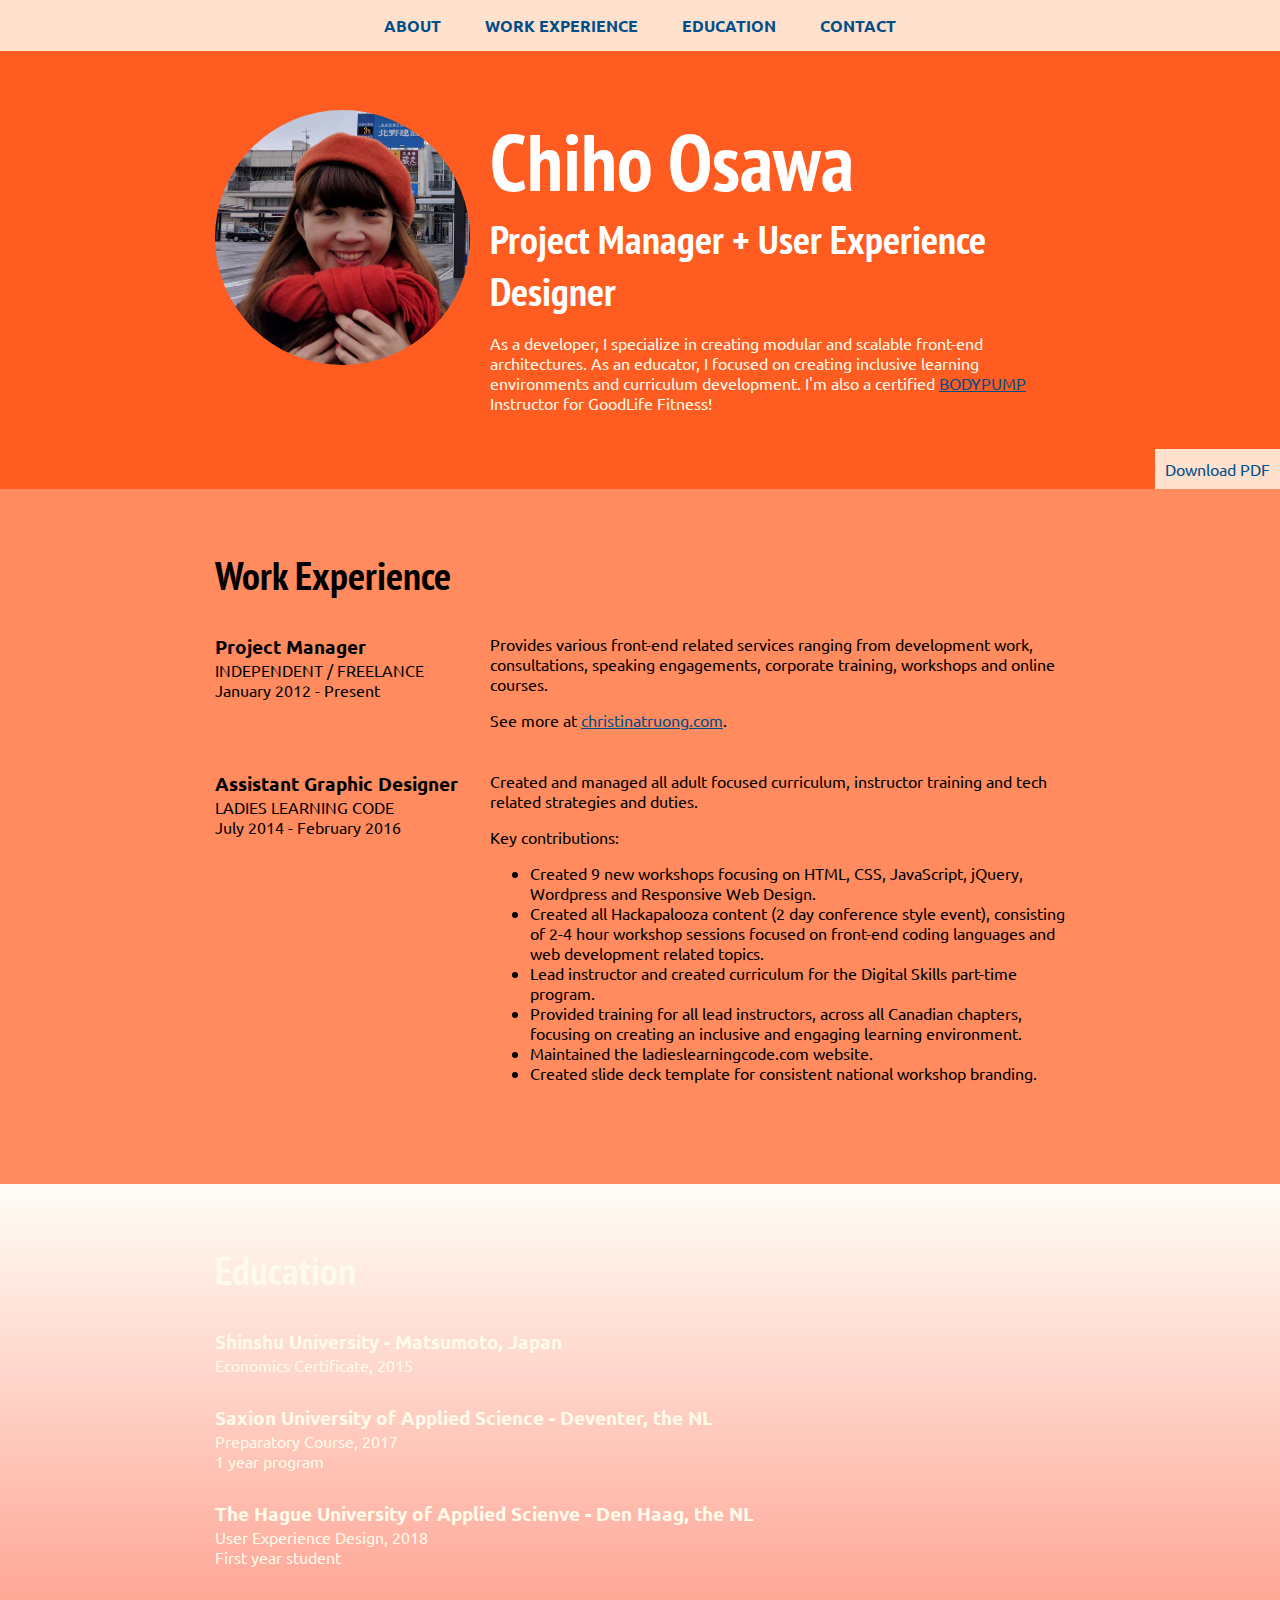
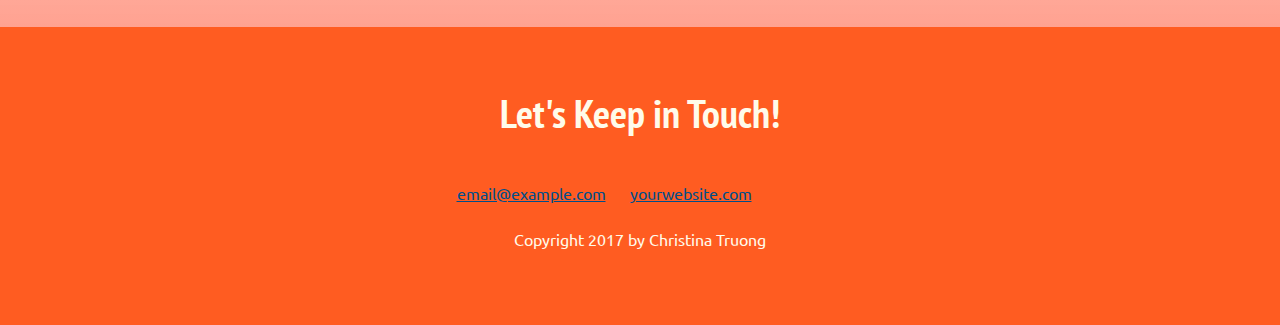
==== [Final]css_resumeChiho/index.html @ cd12911b "Create a new html page for "schoolprojects"" ====
<!DOCTYPE html>
<html lang="en">
<head>
    <link rel="stylesheet" href="https://use.fontawesome.com/releases/v5.5.0/css/all.css" integrity="sha384-B4dIYHKNBt8Bc12p+WXckhzcICo0wtJAoU8YZTY5qE0Id1GSseTk6S+L3BlXeVIU" crossorigin="anonymous">
    <meta charset="UTF-8">
    <meta name="viewport" content="width=device-width, initial-scale=1.0">
    <title>Chiho Osawa | Resume</title>
    <link href="https://fonts.googleapis.com/css?family=PT+Sans+Narrow|Ubuntu:400,700" rel="stylesheet">
    <link rel="stylesheet" href="css/style.css">
</head>
<body>
    <!-- // Intro -->
    <header id="about">
        <a href="resume.pdf" class="btn download" src="downloads/resume Chiho.pdf" download>Download PDF</a>
        <nav>
            <a href="#about">About</a>
            <a href="#work">Work Experience</a>
            <a href="#education">Education</a>
            <a href="#contact">Contact</a>
        </nav>
        <div class="content-wrap">
            <img class="profile-img column-narrow" src="images/profile.jpg" alt="Chiho Osawa">
            <div class="column-wide">
              <h1>Chiho Osawa</h1>
              <h2>Project Manager + User Experience Designer</h2>
              <p>As a developer, I specialize in creating modular and scalable front-end architectures. As an educator, I focused on creating inclusive learning environments and curriculum development. I'm also a certified <a href="#">BODYPUMP</a> Instructor for GoodLife Fitness!</p>
            </div>
        </div>
    </header>
    
    <main> 
        <!-- // Work Experience -->
        <section id="work" class="work">
            <div class="content-wrap">
                <h2>Work Experience</h2>
                <!-- Job Details1: copy this block to add more positions. -->
                <div class="column-narrow">
                    <h3>Project Manager</h3>
                    <p class="uppercase">Independent / Freelance</p>
                    <p>January 2012 - Present</p>
                </div>

                <div class="column-wide job-description">
                  <p>Provides various front-end related services ranging from development work, consultations, speaking engagements, corporate training, workshops and online courses.</p>
                  <p>See more at <a href="http://christinatruong.com">christinatruong.com</a>.</p>
                </div>
                <!-- Job Details2 -->
                <div class="column-narrow">
                    <h3>Assistant Graphic Designer</h3>
                    <p class="uppercase">Ladies Learning Code</p>
                    <p>July 2014 - February 2016</p>
                </div>
                <div class="column-wide job-description">
                    <p>Created and managed all adult focused curriculum, instructor training and tech related strategies and duties.</p>
                    <p>Key contributions:</p>
                    <ul>
                        <li>Created 9 new workshops focusing on HTML, CSS, JavaScript, jQuery, Wordpress and Responsive Web Design.</li>
                        <li>Created all Hackapalooza content (2 day conference style event), consisting of 2-4 hour workshop sessions focused on front-end coding languages and web development related topics.</li>
                        <li>Lead instructor and created curriculum for the Digital Skills part-time program.</li>
                        <li>Provided training for all lead instructors, across all Canadian chapters, focusing on creating an inclusive and engaging learning environment.</li>
                        <li>Maintained the ladieslearningcode.com website.</li>
                        <li>Created slide deck template for consistent national workshop branding.</li>
                    </ul>
                </div>
                
                <!-- Job Details -->
                <!-- <div class="column-narrow">
                    <h3>Lead Front-End Developer</h3>
                    <p>Field ID</p>
                    <p>March 2013 - February 2014</p>
                </div>
                <div class="column-wide">
                    <p>Lead the front-end development for in-house safety inspection software.</p>
                    <p>Key contributions:</p>
                    <ul>
                        <li>Responsible for recommendations, setting code standards for the front-end development.</li>
                        <li>Created a fully customized front-end framework, including UI/UX.</li>
                        <li>Standardized the site architecture and design. The framework contains reusable components and extensible classes for customization and flexibility.</li>
                    </ul>
                </div> -->
            </div>
        </section>


        <!-- // Education -->
        <section id="education" class="education">
            <div class="content-wrap">
                <h2>Education</h2>

                <!-- School details: copy this block to add more schools. -->
                <h3>Shinshu University - Matsumoto, Japan</h3>
                <p>Economics Certificate, 2015</h4>

                <h3>Saxion University of Applied Science - Deventer, the NL</h3>
                <p>Preparatory Course, 2017</h4>
                <p>1 year program</p>
                
                <h3>The Hague University of Applied Scienve - Den Haag, the NL</h3>
                <p>User Experience Design, 2018</h4>
                <p>First year student</p>
            </div>
        </section>
    </main>
    
    <!-- // Footer & contact info -->
    <footer id="contact">
        <div class="content-wrap">
            <h2>Let's Keep in Touch!</h2>
            
            <!-- Social media and contact links. Add or remove any networks. -->
            <div class="contact-info">
                <a href="mailto:email@example.com">email@example.com</a>
                <a href="http://yourwebsite.com">yourwebsite.com</a>
                <a href="https://twitter.com/hooocheee"><i class="fab fa-twitter"></i></a>
                <a href="https://www.linkedin.com/in/chiho-shinozaki-903800175/"><i class="fab fa-linkedin-in"></i></a>
                <a href="#"><i class="fab fa-facebook-square"></i></a>
            </div>

            <p>Copyright 2017 by Christina Truong</p>
        </div>
    </footer>
</body>
</html>
---- [Final]css_resumeChiho/css/style.css ----
/* Color palette
#FF5C21 - Main Orange
#FF4500 - favorite Orange
#FF8B5E - Sub Orange
#FFE1CE - Light Orange
#004E89 - Dark blue
#0063AF - Blue
#FFFBEA - Whity Orange
#EADEDA - Whity gray
*/

/* Global styles
------------------------ */
/* apply a natural box layout model to all elements, but allowing components to change */
html {
  box-sizing: border-box;
}
*, *:before, *:after {
  box-sizing: inherit;
}
body {
	font-family: 'Ubuntu', sans-serif;
	margin: 0	;
}
h1, h2 {
	font-family: 'PT Sans Narrow', sans-serif;
	font-weight: 400px;
}
h1 {
	font-size: 80px;
}
h2 {
	font-size: 40px;
	margin-top: 0;
}
h3 {
	margin: 0;
}

a {
	color: #004E89;
}
a:hover {
	text-decoration: none;
}
.content-wrap {
	max-width: 950px;
	margin:  0 auto;
	padding: 60px 50px;
	overflow: auto;
}
.uppercase {
	text-transform: uppercase;
}
.btn{
	text-decoration: none;
	background: #FFE1CE;
	color: #004E89;
	padding: 10px;
	display: inline-block;
}
/* Header and footer
------------------------ */
header, footer {
	background: #FF5C21;
	color: #FFFBEA;
}

/*--header--*/
header {
	padding-top: 50px;
	position: relative;
}
.profile-img {
	border-radius: 50%;
}
.download {
	position: absolute;
	bottom: 0;
	right: 0;
}
/*header {
	text-align: center;
}*/
header h1, header h2 {
	color: #FFFFFF;
	margin: 0;
}


/*--footer--*/
footer {
	text-align: center;
}
.contact-info a {
	padding: 10px;
	display: inline-block;
}

/* Navigation
------------------------ */
nav {
	text-align: center;
	background: #FFE1CE;
	position: fixed;
	top: 0;
	width: 100%;
}
nav a {
	display: inline-block;;
	padding: 15px 20px;
	text-decoration: none;
	text-transform: uppercase;
	font-weight: 700;
}

/* Work Experience
------------------------ */
.work {
	background: #FF8B5E;
}
h3 ~ p {
	margin: 0;
}
.job-description {
	margin-bottom: 25px;
}
.job-description p:first-of-type {
	margin-top: 0;
}

/* Education
------------------------ */
.education {
	/*background: #FFE1CE;*/
	background: linear-gradient(rgba(255, 251, 234, 0.4), rgba(255,99,71, 0.6)),
				url(../images/peter-gabas-220313-unsplash.jpg) no-repeat fixed;
				background-size: 100%;
				color: #FFFBEA;
}
p + h3 {
	margin-top: 30px;
}

/* Media Queries
------------------------ */
@media (min-width: 900px){
	.column-narrow {
	width: 30%;
	float: left;
	}
	.column-wide {
	width: 70%;
	float: left;
	padding-left: 20px;
	}
}
@media (max-width: 899px){
	header {
		text-align: center;
	}
	.profile-img {
		width: 200px;
	}
}
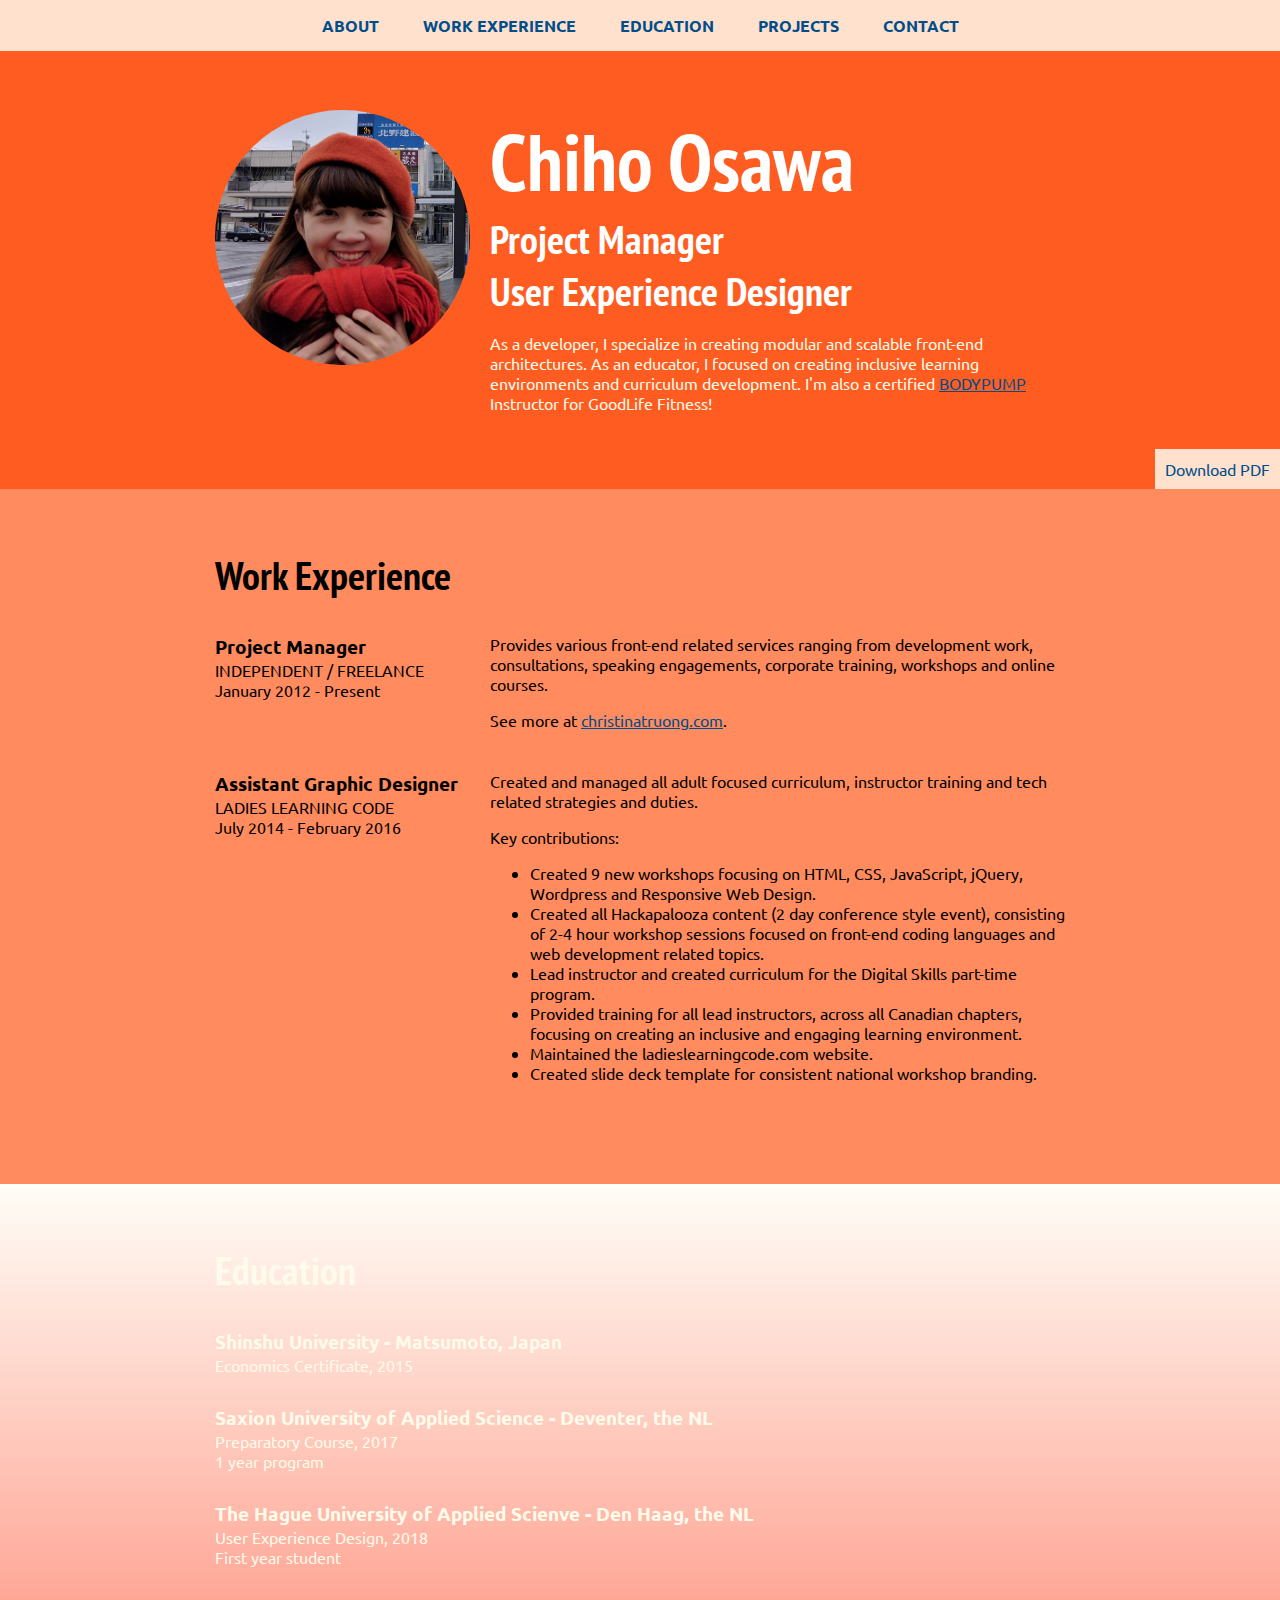
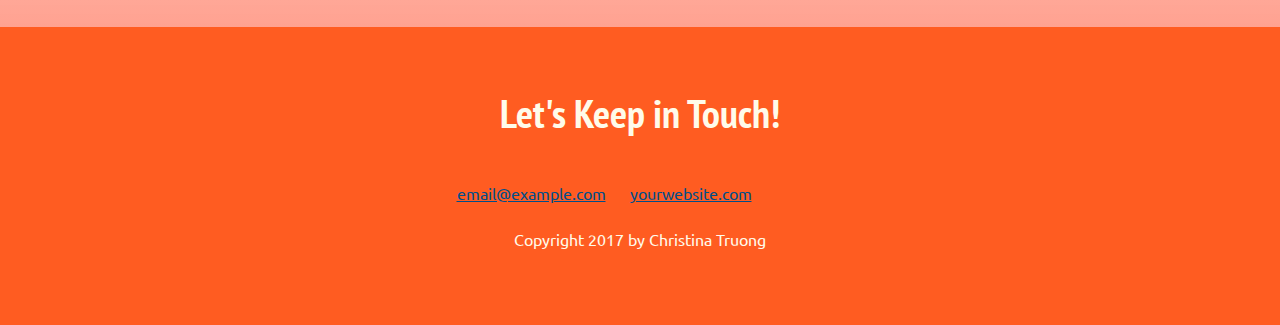
==== commit ba9f28b4: "Set up the schoolprojects' contents" ====
--- a/[Final]css_resumeChiho/index.html
+++ b/[Final]css_resumeChiho/index.html
@@ -16,13 +16,15 @@
             <a href="#about">About</a>
             <a href="#work">Work Experience</a>
             <a href="#education">Education</a>
+            <a href="schoolprojects.html">Projects</a> 
             <a href="#contact">Contact</a>
         </nav>
         <div class="content-wrap">
             <img class="profile-img column-narrow" src="images/profile.jpg" alt="Chiho Osawa">
             <div class="column-wide">
               <h1>Chiho Osawa</h1>
-              <h2>Project Manager + User Experience Designer</h2>
+              <h2>Project Manager</h2>
+                <h2>User Experience Designer</h2>
               <p>As a developer, I specialize in creating modular and scalable front-end architectures. As an educator, I focused on creating inclusive learning environments and curriculum development. I'm also a certified <a href="#">BODYPUMP</a> Instructor for GoodLife Fitness!</p>
             </div>
         </div>
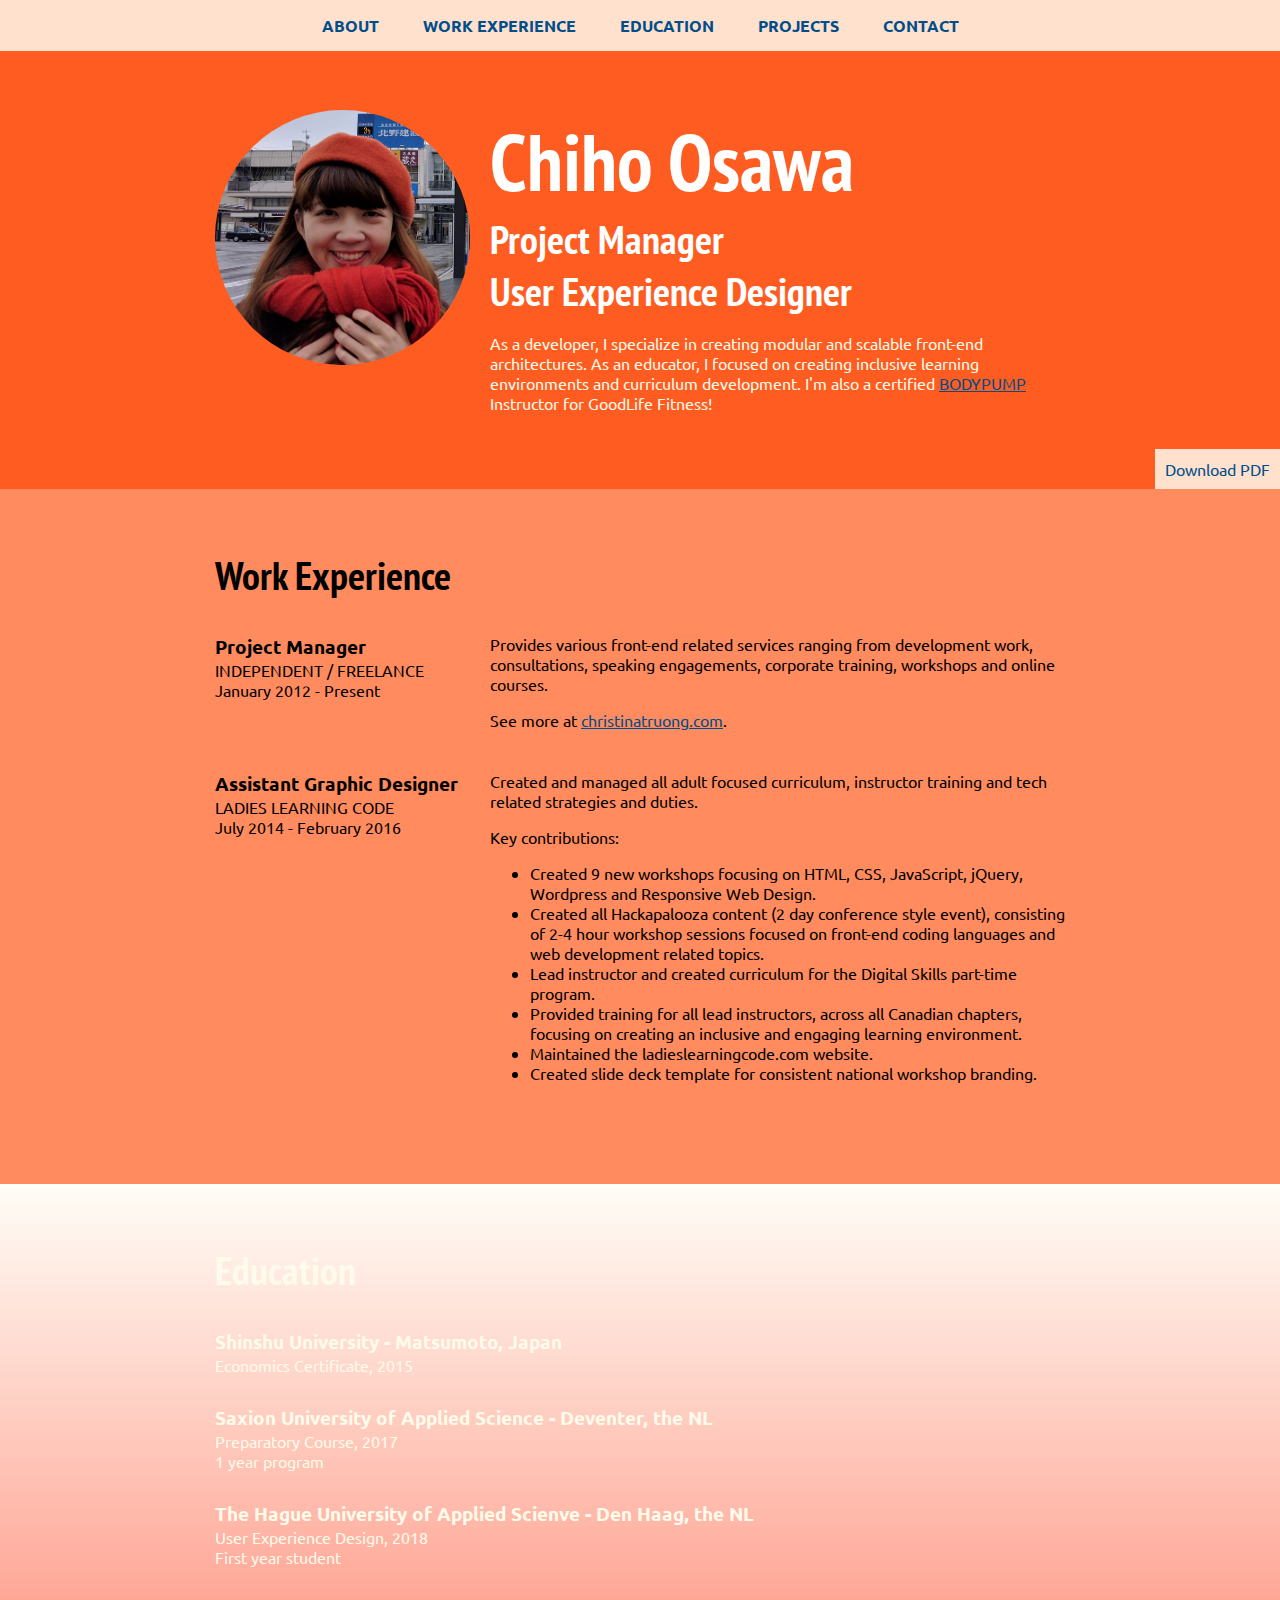
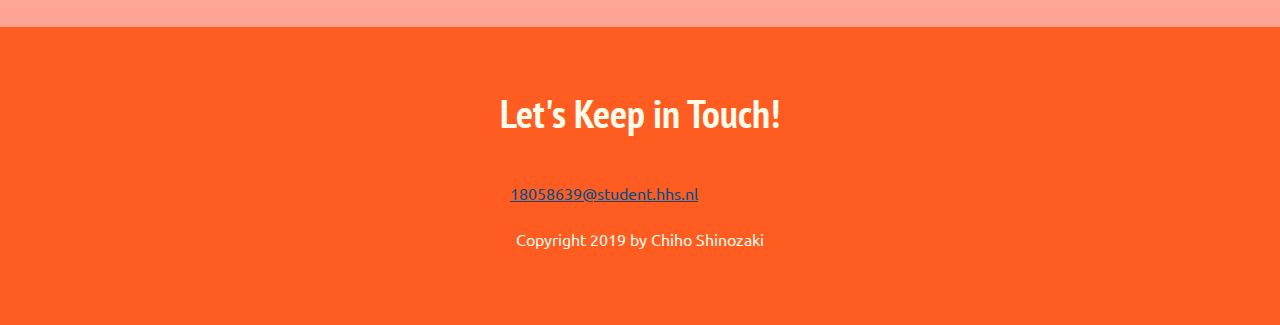
==== commit 70951db5: "Added css into schoolprojects" ====
--- a/[Final]css_resumeChiho/index.html
+++ b/[Final]css_resumeChiho/index.html
@@ -64,22 +64,6 @@
                         <li>Created slide deck template for consistent national workshop branding.</li>
                     </ul>
                 </div>
-                
-                <!-- Job Details -->
-                <!-- <div class="column-narrow">
-                    <h3>Lead Front-End Developer</h3>
-                    <p>Field ID</p>
-                    <p>March 2013 - February 2014</p>
-                </div>
-                <div class="column-wide">
-                    <p>Lead the front-end development for in-house safety inspection software.</p>
-                    <p>Key contributions:</p>
-                    <ul>
-                        <li>Responsible for recommendations, setting code standards for the front-end development.</li>
-                        <li>Created a fully customized front-end framework, including UI/UX.</li>
-                        <li>Standardized the site architecture and design. The framework contains reusable components and extensible classes for customization and flexibility.</li>
-                    </ul>
-                </div> -->
             </div>
         </section>
 
@@ -111,14 +95,13 @@
             
             <!-- Social media and contact links. Add or remove any networks. -->
             <div class="contact-info">
-                <a href="mailto:email@example.com">email@example.com</a>
-                <a href="http://yourwebsite.com">yourwebsite.com</a>
+                <a href="mailto:18058639@student.hhs.nl">18058639@student.hhs.nl</a>
                 <a href="https://twitter.com/hooocheee"><i class="fab fa-twitter"></i></a>
                 <a href="https://www.linkedin.com/in/chiho-shinozaki-903800175/"><i class="fab fa-linkedin-in"></i></a>
                 <a href="#"><i class="fab fa-facebook-square"></i></a>
             </div>
 
-            <p>Copyright 2017 by Christina Truong</p>
+            <p>Copyright 2019 by Chiho Shinozaki</p>
         </div>
     </footer>
 </body>
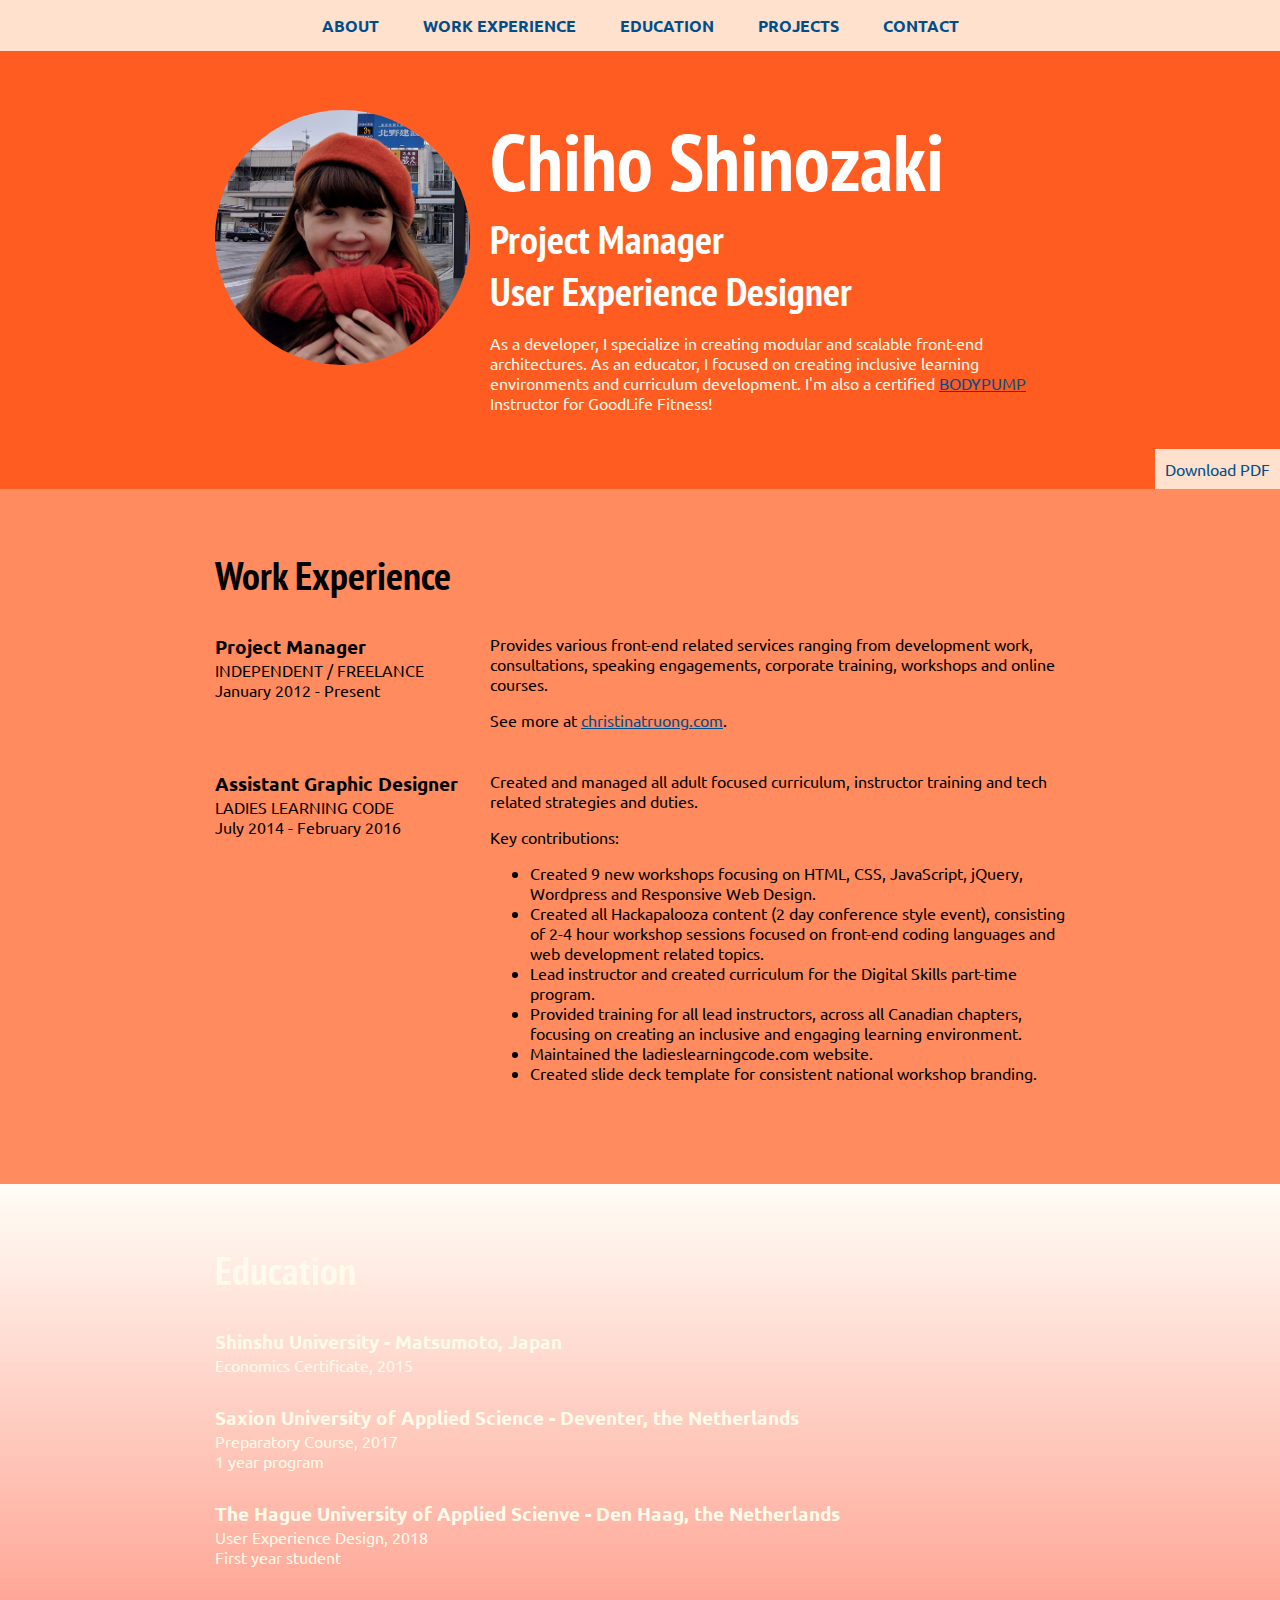
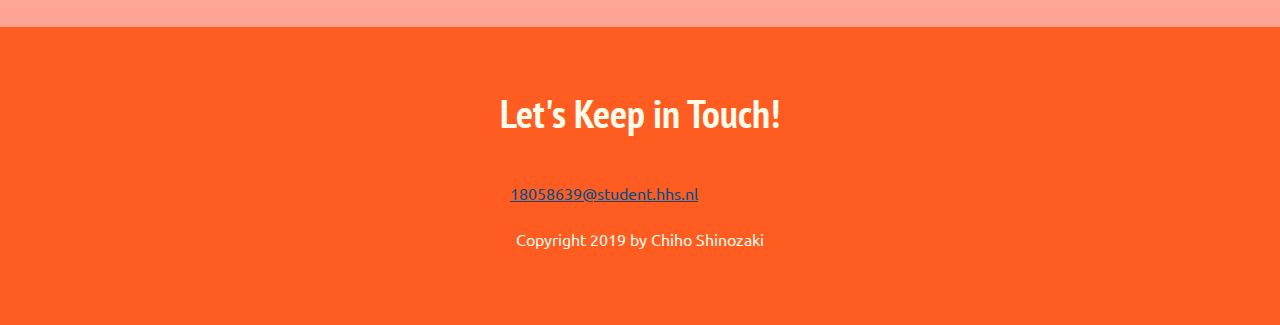
==== commit 068a85bd: "Added detailed school project1" ====
--- a/[Final]css_resumeChiho/index.html
+++ b/[Final]css_resumeChiho/index.html
@@ -4,7 +4,7 @@
     <link rel="stylesheet" href="https://use.fontawesome.com/releases/v5.5.0/css/all.css" integrity="sha384-B4dIYHKNBt8Bc12p+WXckhzcICo0wtJAoU8YZTY5qE0Id1GSseTk6S+L3BlXeVIU" crossorigin="anonymous">
     <meta charset="UTF-8">
     <meta name="viewport" content="width=device-width, initial-scale=1.0">
-    <title>Chiho Osawa | Resume</title>
+    <title>Chiho Shinozaki | Resume</title>
     <link href="https://fonts.googleapis.com/css?family=PT+Sans+Narrow|Ubuntu:400,700" rel="stylesheet">
     <link rel="stylesheet" href="css/style.css">
 </head>
@@ -16,16 +16,16 @@
             <a href="#about">About</a>
             <a href="#work">Work Experience</a>
             <a href="#education">Education</a>
-            <a href="schoolprojects.html">Projects</a> 
+            <a href="schoolprojects.html"target="_blank">Projects</a> 
             <a href="#contact">Contact</a>
         </nav>
         <div class="content-wrap">
             <img class="profile-img column-narrow" src="images/profile.jpg" alt="Chiho Osawa">
             <div class="column-wide">
-              <h1>Chiho Osawa</h1>
-              <h2>Project Manager</h2>
+              <h1>Chiho Shinozaki</h1>
+                <h2>Project Manager</h2>
                 <h2>User Experience Designer</h2>
-              <p>As a developer, I specialize in creating modular and scalable front-end architectures. As an educator, I focused on creating inclusive learning environments and curriculum development. I'm also a certified <a href="#">BODYPUMP</a> Instructor for GoodLife Fitness!</p>
+                <p>As a developer, I specialize in creating modular and scalable front-end architectures. As an educator, I focused on creating inclusive learning environments and curriculum development. I'm also a certified <a href="#">BODYPUMP</a> Instructor for GoodLife Fitness!</p>
             </div>
         </div>
     </header>
@@ -77,11 +77,11 @@
                 <h3>Shinshu University - Matsumoto, Japan</h3>
                 <p>Economics Certificate, 2015</h4>
 
-                <h3>Saxion University of Applied Science - Deventer, the NL</h3>
+                <h3>Saxion University of Applied Science - Deventer, the Netherlands</h3>
                 <p>Preparatory Course, 2017</h4>
                 <p>1 year program</p>
                 
-                <h3>The Hague University of Applied Scienve - Den Haag, the NL</h3>
+                <h3>The Hague University of Applied Scienve - Den Haag, the Netherlands</h3>
                 <p>User Experience Design, 2018</h4>
                 <p>First year student</p>
             </div>
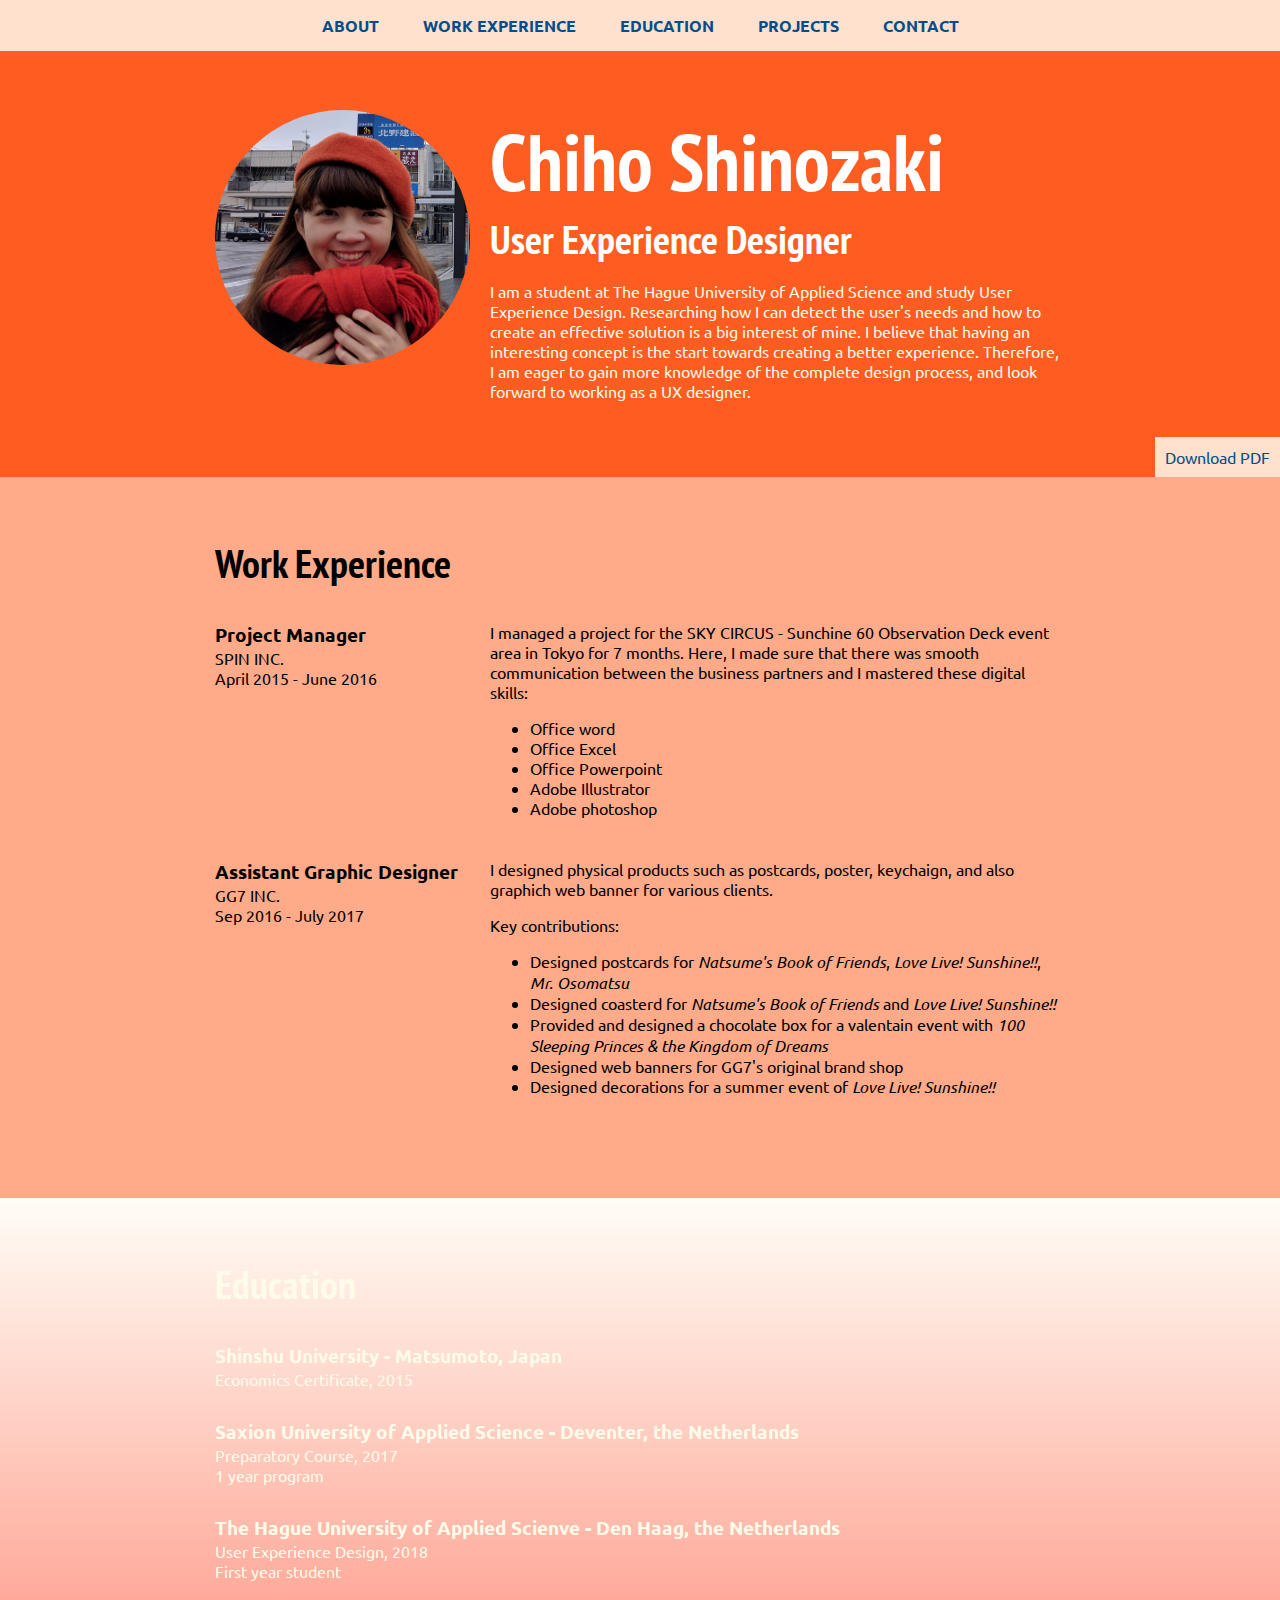
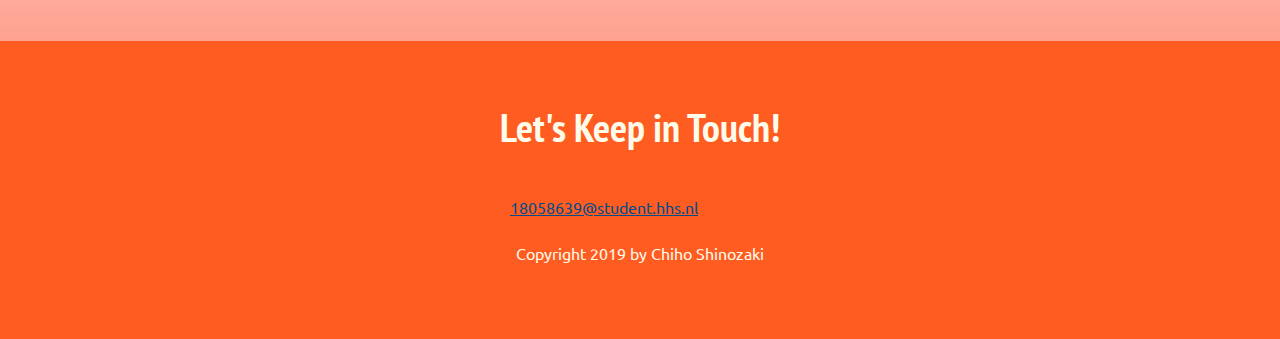
==== commit fd9152f3: "Modified the entire file" ====
--- a/[Final]css_resumeChiho/index.html
+++ b/[Final]css_resumeChiho/index.html
@@ -11,21 +11,20 @@
 <body>
     <!-- // Intro -->
     <header id="about">
-        <a href="resume.pdf" class="btn download" src="downloads/resume Chiho.pdf" download>Download PDF</a>
+        <a href="resume.pdf" class="btn download" src="../downloads/resume Chiho.pdf" download>Download PDF</a>
         <nav>
             <a href="#about">About</a>
             <a href="#work">Work Experience</a>
             <a href="#education">Education</a>
-            <a href="schoolprojects.html"target="_blank">Projects</a> 
+            <a href="schoolprojects.html" target="_blank">Projects</a> 
             <a href="#contact">Contact</a>
         </nav>
         <div class="content-wrap">
             <img class="profile-img column-narrow" src="images/profile.jpg" alt="Chiho Osawa">
             <div class="column-wide">
               <h1>Chiho Shinozaki</h1>
-                <h2>Project Manager</h2>
                 <h2>User Experience Designer</h2>
-                <p>As a developer, I specialize in creating modular and scalable front-end architectures. As an educator, I focused on creating inclusive learning environments and curriculum development. I'm also a certified <a href="#">BODYPUMP</a> Instructor for GoodLife Fitness!</p>
+                <p>I am a student at The Hague University of Applied Science and study User Experience Design. Researching how I can detect the user's needs and how to create an effective solution is a big interest of mine. I believe that having an interesting concept is the start towards creating a better experience. Therefore, I am eager to gain more knowledge of the complete design process, and look forward to working as a UX designer.</p>
             </div>
         </div>
     </header>
@@ -38,30 +37,35 @@
                 <!-- Job Details1: copy this block to add more positions. -->
                 <div class="column-narrow">
                     <h3>Project Manager</h3>
-                    <p class="uppercase">Independent / Freelance</p>
-                    <p>January 2012 - Present</p>
+                    <p class="uppercase">spin Inc.</p>
+                    <p>April 2015 - June 2016</p>
                 </div>
 
-                <div class="column-wide job-description">
-                  <p>Provides various front-end related services ranging from development work, consultations, speaking engagements, corporate training, workshops and online courses.</p>
-                  <p>See more at <a href="http://christinatruong.com">christinatruong.com</a>.</p>
+                <div class="column-wide description">
+                  <p>I managed a project for the SKY CIRCUS - Sunchine 60 Observation Deck event area in Tokyo for 7 months. Here, I made sure that there was smooth communication between the business partners and I mastered these digital skills:</p>
+                  <ul>
+                      <li>Office word</li>
+                      <li>Office Excel</li>
+                      <li>Office Powerpoint</li>
+                      <li>Adobe Illustrator</li>
+                      <li>Adobe photoshop</li>
+                  </ul> 
                 </div>
                 <!-- Job Details2 -->
                 <div class="column-narrow">
                     <h3>Assistant Graphic Designer</h3>
-                    <p class="uppercase">Ladies Learning Code</p>
-                    <p>July 2014 - February 2016</p>
+                    <p class="uppercase">GG7 Inc.</p>
+                    <p>Sep 2016 - July 2017</p>
                 </div>
-                <div class="column-wide job-description">
-                    <p>Created and managed all adult focused curriculum, instructor training and tech related strategies and duties.</p>
+                <div class="column-wide description">
+                    <p>I designed physical products such as postcards, poster, keychaign, and also graphich web banner for various clients.</p>
                     <p>Key contributions:</p>
                     <ul>
-                        <li>Created 9 new workshops focusing on HTML, CSS, JavaScript, jQuery, Wordpress and Responsive Web Design.</li>
-                        <li>Created all Hackapalooza content (2 day conference style event), consisting of 2-4 hour workshop sessions focused on front-end coding languages and web development related topics.</li>
-                        <li>Lead instructor and created curriculum for the Digital Skills part-time program.</li>
-                        <li>Provided training for all lead instructors, across all Canadian chapters, focusing on creating an inclusive and engaging learning environment.</li>
-                        <li>Maintained the ladieslearningcode.com website.</li>
-                        <li>Created slide deck template for consistent national workshop branding.</li>
+                        <li>Designed postcards for <i>Natsume's Book of Friends</i>, <i>Love Live! Sunshine!!</i>, <i>Mr. Osomatsu</i></li>
+                        <li>Designed coasterd for <i>Natsume's Book of Friends</i> and <i>Love Live! Sunshine!!</i></li>
+                        <li>Provided and designed a chocolate box for a valentain event with <i>100 Sleeping Princes & the Kingdom of Dreams</i></li>
+                        <li>Designed web banners for GG7's original brand shop</li>
+                        <li>Designed decorations for a summer event of <i>Love Live! Sunshine!!</i></li>
                     </ul>
                 </div>
             </div>
@@ -75,14 +79,14 @@
 
                 <!-- School details: copy this block to add more schools. -->
                 <h3>Shinshu University - Matsumoto, Japan</h3>
-                <p>Economics Certificate, 2015</h4>
+                <p>Economics Certificate, 2015</p>
 
                 <h3>Saxion University of Applied Science - Deventer, the Netherlands</h3>
-                <p>Preparatory Course, 2017</h4>
+                <p>Preparatory Course, 2017</p>
                 <p>1 year program</p>
                 
                 <h3>The Hague University of Applied Scienve - Den Haag, the Netherlands</h3>
-                <p>User Experience Design, 2018</h4>
+                <p>User Experience Design, 2018</p>
                 <p>First year student</p>
             </div>
         </section>
@@ -96,9 +100,9 @@
             <!-- Social media and contact links. Add or remove any networks. -->
             <div class="contact-info">
                 <a href="mailto:18058639@student.hhs.nl">18058639@student.hhs.nl</a>
-                <a href="https://twitter.com/hooocheee"><i class="fab fa-twitter"></i></a>
-                <a href="https://www.linkedin.com/in/chiho-shinozaki-903800175/"><i class="fab fa-linkedin-in"></i></a>
-                <a href="#"><i class="fab fa-facebook-square"></i></a>
+                <a href="https://twitter.com/hooocheee"target="_blank"><i class="fab fa-twitter"></i></a>
+                <a href="https://www.linkedin.com/in/chiho-shinozaki-903800175/"target="_blank"><i class="fab fa-linkedin-in"></i></a>
+                <a href="https://www.facebook.com/profile.php?id=100003338632497"target="_blank"><i class="fab fa-facebook-square"></i></a>
             </div>
 
             <p>Copyright 2019 by Chiho Shinozaki</p>
--- a/[Final]css_resumeChiho/css/style.css
+++ b/[Final]css_resumeChiho/css/style.css
@@ -59,6 +59,14 @@
 	padding: 10px;
 	display: inline-block;
 }
+
+.description {
+	margin-bottom: 25px;
+}
+.description p:first-of-type {
+	margin-top: 0;
+}
+
 /* Header and footer
 ------------------------ */
 header, footer {
@@ -117,22 +125,15 @@
 /* Work Experience
 ------------------------ */
 .work {
-	background: #FF8B5E;
+	background: #FFAA89;
 }
 h3 ~ p {
 	margin: 0;
-}
-.job-description {
-	margin-bottom: 25px;
-}
-.job-description p:first-of-type {
-	margin-top: 0;
 }
 
 /* Education
 ------------------------ */
 .education {
-	/*background: #FFE1CE;*/
 	background: linear-gradient(rgba(255, 251, 234, 0.4), rgba(255,99,71, 0.6)),
 				url(../images/peter-gabas-220313-unsplash.jpg) no-repeat fixed;
 				background-size: 100%;
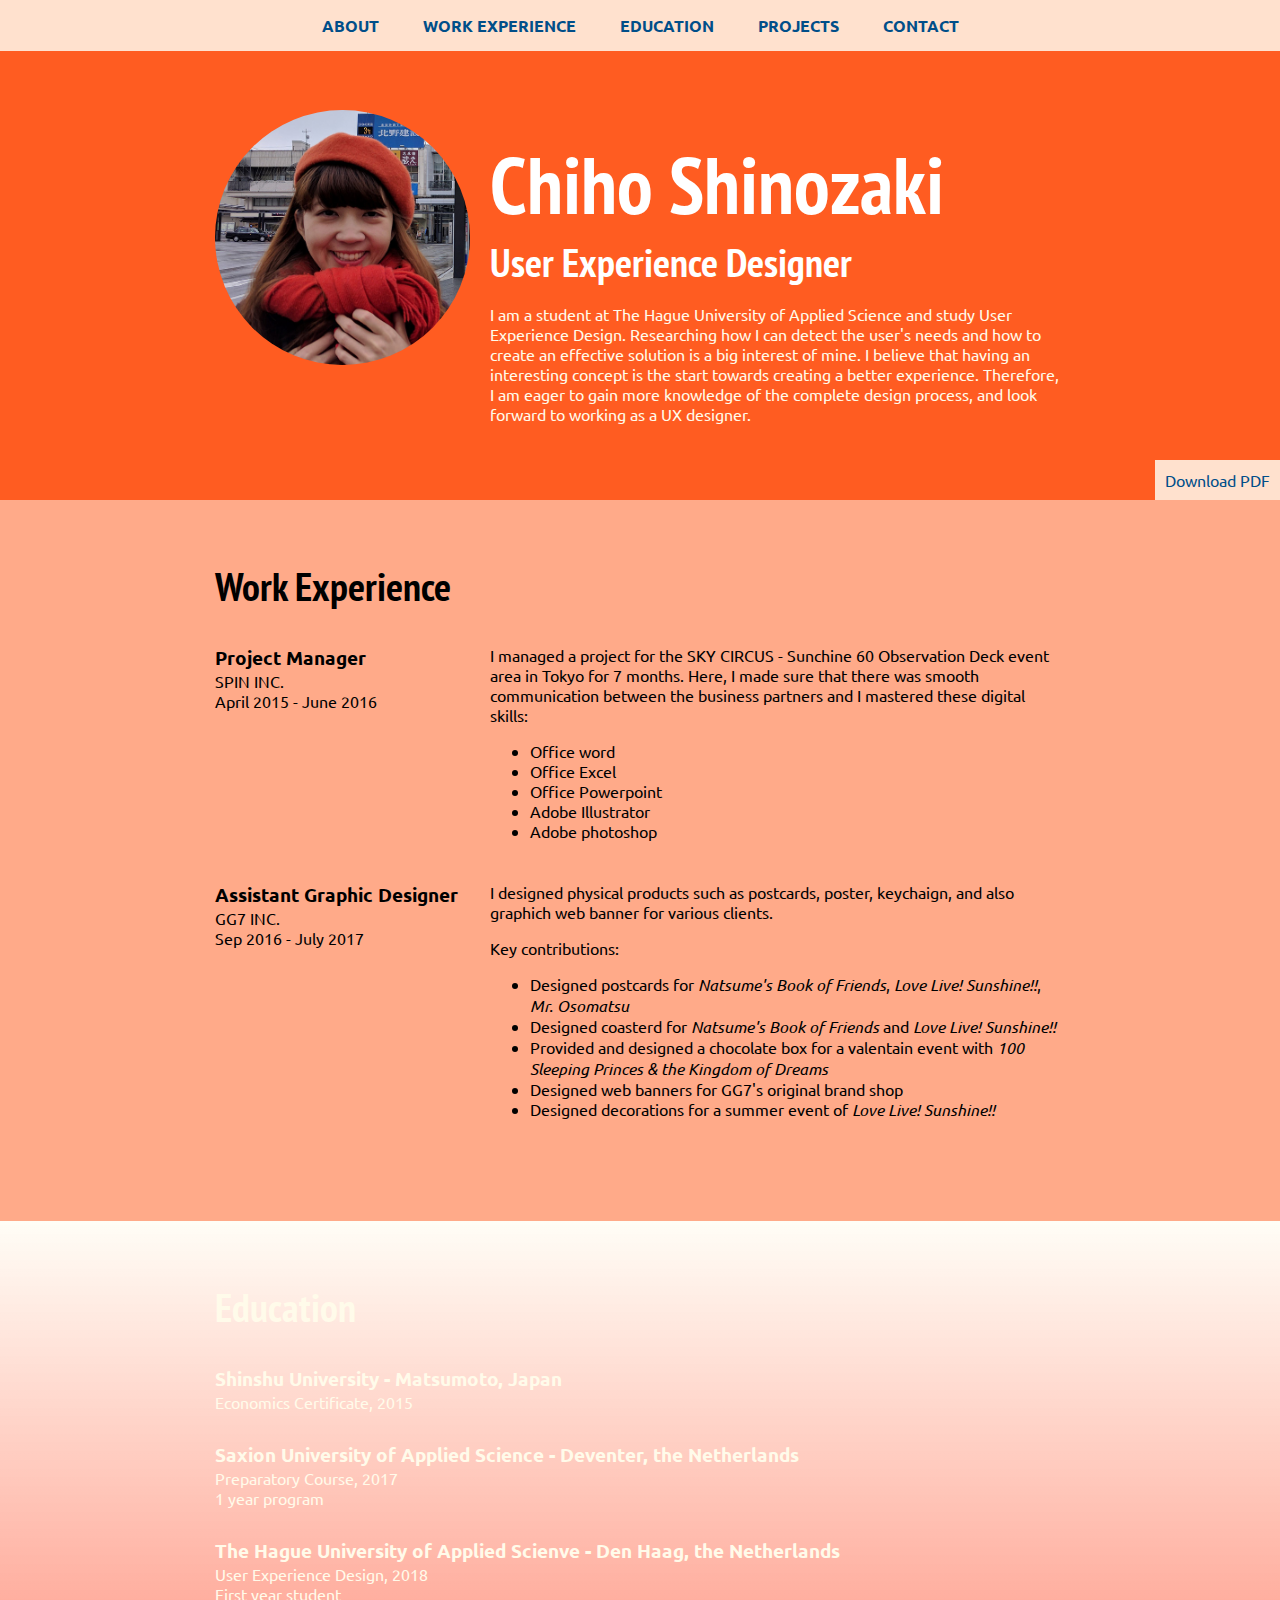
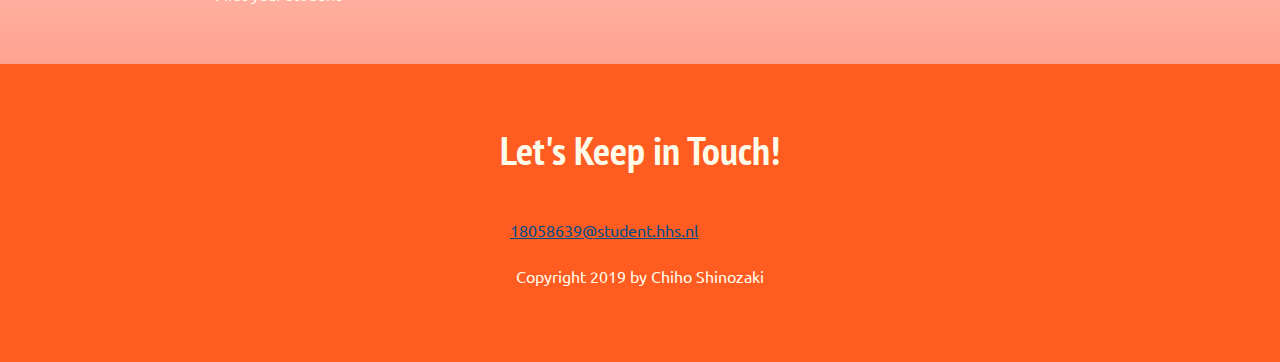
==== commit 666de3da: "Modified the file" ====
--- a/[Final]css_resumeChiho/index.html
+++ b/[Final]css_resumeChiho/index.html
@@ -11,18 +11,18 @@
 <body>
     <!-- // Intro -->
     <header id="about">
-        <a href="resume.pdf" class="btn download" src="../downloads/resume Chiho.pdf" download>Download PDF</a>
+        <a href="resume Chiho.pdf" class="btn download" download>Download PDF</a>
         <nav>
             <a href="#about">About</a>
             <a href="#work">Work Experience</a>
             <a href="#education">Education</a>
-            <a href="schoolprojects.html" target="_blank">Projects</a> 
+            <a href="schoolprojects.html">Projects</a> 
             <a href="#contact">Contact</a>
         </nav>
         <div class="content-wrap">
             <img class="profile-img column-narrow" src="images/profile.jpg" alt="Chiho Osawa">
             <div class="column-wide">
-              <h1>Chiho Shinozaki</h1>
+              　<h1>Chiho Shinozaki</h1>
                 <h2>User Experience Designer</h2>
                 <p>I am a student at The Hague University of Applied Science and study User Experience Design. Researching how I can detect the user's needs and how to create an effective solution is a big interest of mine. I believe that having an interesting concept is the start towards creating a better experience. Therefore, I am eager to gain more knowledge of the complete design process, and look forward to working as a UX designer.</p>
             </div>
--- a/[Final]css_resumeChiho/css/style.css
+++ b/[Final]css_resumeChiho/css/style.css
@@ -105,6 +105,10 @@
 	display: inline-block;
 }
 
+.internal-links a {
+	color: white;
+}
+
 /* Navigation
 ------------------------ */
 nav {
